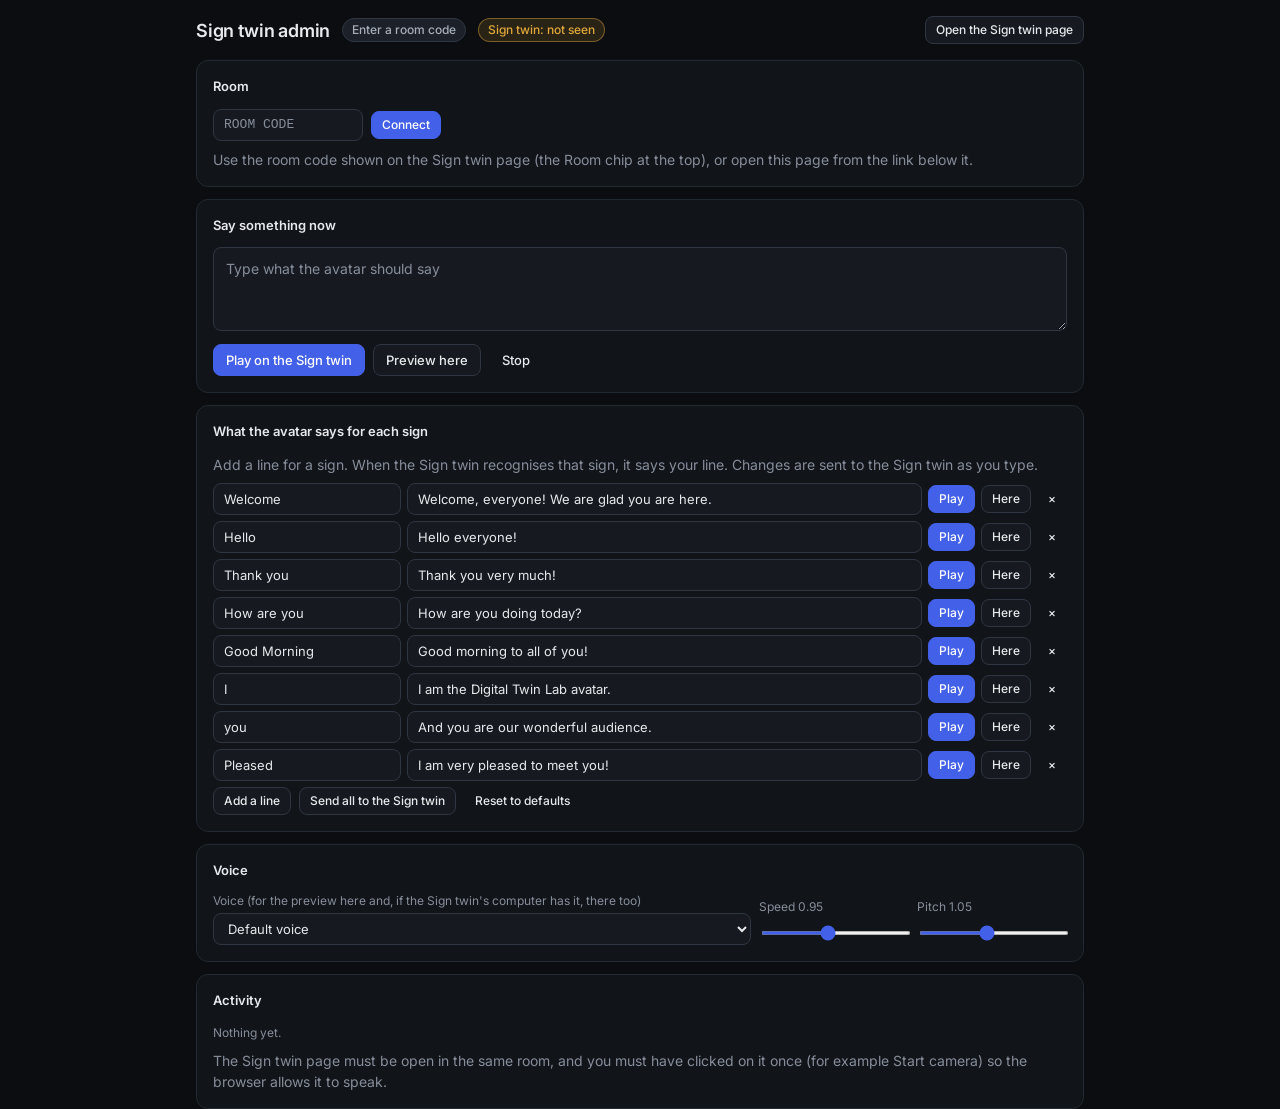
==== admin.html @ a31f8bce "Sign twin admin app: type what the avatar says and play it on the Sign twin page Co-Authored-By: Cla" ====
<!doctype html>
<html lang="en">
<head>
<meta charset="utf-8">
<meta name="viewport" content="width=device-width, initial-scale=1">
<meta name="theme-color" content="#0b0d11">
<meta name="robots" content="noindex">
<title>Sign twin admin · Digital Twin Lab</title>
<link rel="preconnect" href="https://fonts.googleapis.com">
<link rel="preconnect" href="https://fonts.gstatic.com" crossorigin>
<link href="https://fonts.googleapis.com/css2?family=Inter:wght@400;500;600;700&display=swap" rel="stylesheet">
<link rel="stylesheet" href="css/design.css">
<style>
  body { padding: var(--s4) var(--s4) var(--s6); max-width: 920px; margin: 0 auto; }
  .top { display: flex; align-items: center; gap: var(--s3); flex-wrap: wrap; margin-bottom: var(--s4); }
  .top h1 { font-size: var(--fs-lg, 20px); }
  .top .grow { flex: 1; }
  .stack { display: flex; flex-direction: column; gap: var(--s3); }
  .row { display: flex; gap: 8px; align-items: center; flex-wrap: wrap; }
  .row .input { min-width: 0; }
  textarea.input { width: 100%; min-height: 84px; resize: vertical; font: inherit; padding: 10px 12px; height: auto; }
  .lines .ln { display: grid; grid-template-columns: minmax(110px, 22%) 1fr auto auto auto; gap: 6px; margin-bottom: 6px; align-items: center; }
  @media (max-width: 640px) { .lines .ln { grid-template-columns: 1fr 1fr; } .lines .ln .t { grid-column: 1 / -1; } }
  .lab { font-size: var(--fs-xs); color: var(--text-3); display: block; margin-bottom: 3px; }
  .ok { color: #46c068; } .warn { color: var(--warning, #e0a83a); }
  .log { font-size: var(--fs-xs); color: var(--text-3); line-height: 1.6; max-height: 130px; overflow: auto; }
  .mono { font-family: ui-monospace, Menlo, Consolas, monospace; }
</style>
</head>
<body>
  <div class="top">
    <h1>Sign twin admin</h1>
    <span class="badge" id="link">Not connected</span>
    <span class="badge" id="twin">Sign twin: not seen</span>
    <span class="grow"></span>
    <a class="btn btn-sm" id="openTwin" href="index.html#signdemo" target="_blank" rel="noopener">Open the Sign twin page</a>
  </div>

  <div class="stack">
    <div class="card">
      <div class="card-head"><span class="card-title">Room</span></div>
      <div class="row">
        <input class="input mono" id="room" maxlength="12" placeholder="Room code" aria-label="Room code" style="width:150px;text-transform:uppercase">
        <button class="btn btn-primary btn-sm" id="join">Connect</button>
        <span class="subtle">Use the room code shown on the Sign twin page (the Room chip at the top), or open this page from the link below it.</span>
      </div>
    </div>

    <div class="card">
      <div class="card-head"><span class="card-title">Say something now</span></div>
      <textarea class="input" id="free" maxlength="500" placeholder="Type what the avatar should say"></textarea>
      <div class="row" style="margin-top:8px">
        <button class="btn btn-primary" id="freeTwin">Play on the Sign twin</button>
        <button class="btn" id="freeHere">Preview here</button>
        <button class="btn btn-ghost" id="stop">Stop</button>
        <span class="subtle" id="freeMsg"></span>
      </div>
    </div>

    <div class="card">
      <div class="card-head"><span class="card-title">What the avatar says for each sign</span><span class="card-meta" id="sync"></span></div>
      <p class="subtle" style="margin-bottom:8px">Add a line for a sign. When the Sign twin recognises that sign, it says your line. Changes are sent to the Sign twin as you type.</p>
      <div class="lines" id="lines"></div>
      <div class="row" style="margin-top:6px">
        <button class="btn btn-sm" id="add">Add a line</button>
        <button class="btn btn-sm" id="push">Send all to the Sign twin</button>
        <button class="btn btn-sm btn-ghost" id="reset">Reset to defaults</button>
      </div>
      <datalist id="signs"></datalist>
    </div>

    <div class="card">
      <div class="card-head"><span class="card-title">Voice</span></div>
      <div class="row">
        <div style="flex:1;min-width:200px"><span class="lab">Voice (for the preview here and, if the Sign twin's computer has it, there too)</span><select class="input" id="voice" style="width:100%"></select></div>
        <div style="width:150px"><span class="lab">Speed <span id="rateV"></span></span><input type="range" id="rate" min="0.6" max="1.4" step="0.05" value="0.95" style="width:100%"></div>
        <div style="width:150px"><span class="lab">Pitch <span id="pitchV"></span></span><input type="range" id="pitch" min="0.6" max="1.6" step="0.05" value="1.05" style="width:100%"></div>
      </div>
    </div>

    <div class="card">
      <div class="card-head"><span class="card-title">Activity</span></div>
      <div class="log" id="log">Nothing yet.</div>
      <p class="subtle" style="margin-top:8px">The Sign twin page must be open in the same room, and you must have clicked on it once (for example Start camera) so the browser allows it to speak.</p>
    </div>
  </div>

<script type="module" src="js/admin.js"></script>
</body>
</html>
---- css/design.css ----
/* design.css - Digital Twin Lab design system.
   One set of tokens and components shared by the twin page and the phone page. */

/* ------------------------------------------------------------- tokens */
:root {
  color-scheme: dark;
  --font: "Inter", system-ui, -apple-system, "Segoe UI", Roboto, sans-serif;
  --mono: ui-monospace, "SFMono-Regular", "Cascadia Mono", Consolas, monospace;

  /* neutral surfaces, darkest to lightest */
  --bg: #0b0d11;
  --surface: #111419;
  --surface-2: #161a20;
  --surface-3: #1c2129;
  --surface-hover: #222832;
  --border: #232932;
  --border-strong: #2f3641;

  /* text */
  --text: #e7e9ec;
  --text-2: #a7aeb8;
  --text-3: #868e9a;

  /* accent + status */
  --accent: #7b96ff;
  --accent-solid: #4361e8;
  --accent-solid-hover: #4a68ee;
  --accent-weak: rgba(123,150,255,.13);
  --accent-border: rgba(123,150,255,.45);
  --success: #46c068;  --success-weak: rgba(70,192,104,.13);  --success-border: rgba(70,192,104,.4);
  --warning: #e0a83a;  --warning-weak: rgba(224,168,58,.14);  --warning-border: rgba(224,168,58,.45);
  --danger:  #f2665e;  --danger-weak:  rgba(242,102,94,.13);  --danger-border:  rgba(242,102,94,.45);

  /* shape, depth, spacing, type */
  --radius-sm: 6px; --radius: 8px; --radius-lg: 12px; --radius-pill: 999px;
  --shadow-sm: 0 1px 2px rgba(0,0,0,.4);
  --shadow: 0 10px 30px rgba(0,0,0,.45), 0 1px 2px rgba(0,0,0,.4);
  --s1: 4px; --s2: 8px; --s3: 12px; --s4: 16px; --s5: 20px; --s6: 24px; --s8: 32px;
  --fs-xs: 12px; --fs-sm: 13px; --fs: 14px; --fs-md: 15px; --fs-lg: 18px; --fs-xl: 22px;
  --ease: cubic-bezier(.2,.8,.2,1);
  --control-h: 32px;
}

/* --------------------------------------------------------------- base */
*, *::before, *::after { box-sizing: border-box; }
html, body { height: 100%; }
body {
  margin: 0; background: var(--bg); color: var(--text);
  font: 400 var(--fs)/1.5 var(--font);
  -webkit-font-smoothing: antialiased; text-rendering: optimizeLegibility;
}
h1, h2, h3 { margin: 0; font-weight: 600; letter-spacing: -0.01em; }
p { margin: 0; }
a { color: var(--accent); text-decoration: none; }
a:hover { text-decoration: underline; }
.icon { flex: none; display: inline-block; vertical-align: middle; }
.muted { color: var(--text-2); }
.subtle { color: var(--text-3); }
.mono { font-family: var(--mono); }
.num { font-variant-numeric: tabular-nums; }
:focus-visible { outline: 2px solid var(--accent); outline-offset: 2px; border-radius: var(--radius-sm); }
::selection { background: var(--accent-weak); }
* { scrollbar-width: thin; scrollbar-color: var(--border-strong) transparent; }

/* ------------------------------------------------------------ buttons */
.btn {
  display: inline-flex; align-items: center; justify-content: center; gap: 6px;
  height: var(--control-h); padding: 0 12px; border-radius: var(--radius);
  border: 1px solid var(--border-strong); background: var(--surface-2); color: var(--text);
  font: 500 var(--fs-sm)/1 var(--font); white-space: nowrap; cursor: pointer; user-select: none;
  transition: background .15s var(--ease), border-color .15s var(--ease), color .15s var(--ease), transform .08s;
}
.btn:hover:not(:disabled) { background: var(--surface-hover); }
.btn:active:not(:disabled) { transform: translateY(1px); }
.btn:disabled { opacity: .45; cursor: not-allowed; }
.btn .icon { color: var(--text-2); transition: color .15s; }
.btn:hover:not(:disabled) .icon { color: var(--text); }
.btn-primary { background: var(--accent-solid); border-color: var(--accent-solid); color: #fff; }
.btn-primary .icon, .btn-primary:hover:not(:disabled) .icon { color: #fff; }
.btn-primary:hover:not(:disabled) { background: var(--accent-solid-hover); border-color: var(--accent-solid-hover); }
.btn-ghost { background: transparent; border-color: transparent; }
.btn-ghost:hover:not(:disabled) { background: var(--surface-3); }
.btn-icon { width: var(--control-h); padding: 0; }
.btn-sm { height: 28px; padding: 0 10px; font-size: var(--fs-xs); }
.btn-lg { height: 44px; padding: 0 16px; font-size: var(--fs); border-radius: 10px; }
.btn-block { width: 100%; }
.btn.active { background: var(--accent-weak); border-color: var(--accent-border); color: var(--accent); }
.btn.active .icon { color: var(--accent); }
.btn.is-recording { background: var(--danger-weak); border-color: var(--danger-border); color: var(--danger); }
.btn.is-recording .icon { color: var(--danger); }

/* segmented control */
.seg { display: inline-flex; padding: 2px; gap: 2px; background: var(--surface); border: 1px solid var(--border-strong); border-radius: var(--radius); }
.seg > button {
  display: inline-flex; align-items: center; gap: 6px; height: 26px; padding: 0 10px; border: 0; border-radius: var(--radius-sm);
  background: transparent; color: var(--text-2); font: 500 var(--fs-xs)/1 var(--font); cursor: pointer;
  transition: background .15s, color .15s;
}
.seg > button:hover { color: var(--text); background: var(--surface-3); }
.seg > button.sel { background: var(--surface-3); color: var(--text); box-shadow: var(--shadow-sm); }

/* -------------------------------------------------------------- forms */
.select, .input {
  height: var(--control-h); padding: 0 10px; border-radius: var(--radius); border: 1px solid var(--border-strong);
  background: var(--surface-2); color: var(--text); font: 400 var(--fs-sm)/1 var(--font);
}
.select { padding-right: 28px; appearance: none; cursor: pointer;
  background-image: url("data:image/svg+xml,%3Csvg xmlns='http://www.w3.org/2000/svg' width='12' height='12' viewBox='0 0 24 24' fill='none' stroke='%23a7aeb8' stroke-width='2' stroke-linecap='round' stroke-linejoin='round'%3E%3Cpath d='m6 9 6 6 6-6'/%3E%3C/svg%3E");
  background-repeat: no-repeat; background-position: right 9px center; }
.input::placeholder { color: var(--text-3); }
.select:hover, .input:hover { border-color: #3a424e; }
input[type=range] { accent-color: var(--accent-solid); height: 4px; cursor: pointer; }
input[type=checkbox] { accent-color: var(--accent-solid); width: 15px; height: 15px; margin: 0; cursor: pointer; }
.field { display: flex; align-items: center; justify-content: space-between; gap: var(--s3); min-height: 36px; }
.field + .field { border-top: 1px solid var(--border); }
.field-label { font-size: var(--fs-sm); color: var(--text); }
.field-hint { font-size: var(--fs-xs); color: var(--text-3); }
.check { display: inline-flex; align-items: center; gap: 8px; font-size: var(--fs-sm); color: var(--text); cursor: pointer; }

/* -------------------------------------------------------------- cards */
.card { background: var(--surface); border: 1px solid var(--border); border-radius: var(--radius-lg); padding: var(--s4); }
.card-head { display: flex; align-items: center; gap: var(--s2); margin-bottom: var(--s3); }
.card-head .icon { color: var(--text-3); }
.card-title { font-size: var(--fs-sm); font-weight: 600; color: var(--text); }
.card-meta { margin-left: auto; font-size: var(--fs-xs); color: var(--text-3); }
.card-desc { font-size: var(--fs-xs); color: var(--text-3); margin-top: var(--s2); line-height: 1.5; }
.card details > summary { list-style: none; cursor: pointer; display: flex; align-items: center; gap: var(--s2);
  font-size: var(--fs-sm); font-weight: 600; }
.card details > summary::-webkit-details-marker { display: none; }
.card details > summary .icon { color: var(--text-3); }
.card details > summary::after { content: ""; margin-left: auto; width: 7px; height: 7px; border-right: 1.5px solid var(--text-3);
  border-bottom: 1.5px solid var(--text-3); transform: rotate(-45deg); transition: transform .2s var(--ease); }
.card details[open] > summary::after { transform: rotate(45deg); }
.card details[open] > summary { margin-bottom: var(--s3); }

/* metric tiles */
.metrics { display: grid; grid-template-columns: repeat(2, minmax(0, 1fr)); gap: 1px; background: var(--border);
  border: 1px solid var(--border); border-radius: var(--radius); overflow: hidden; }
.metrics.cols-3 { grid-template-columns: repeat(3, minmax(0, 1fr)); }
.metric { background: var(--surface); padding: 10px 12px; min-width: 0; }
.metric-label { display: block; font-size: var(--fs-xs); color: var(--text-3); white-space: nowrap; overflow: hidden; text-overflow: ellipsis; }
.metric-value { display: block; font-size: var(--fs-md); font-weight: 600; font-variant-numeric: tabular-nums; margin-top: 2px; }

/* ------------------------------------------------ badges, chips, dots */
.badge { display: inline-flex; align-items: center; gap: 6px; height: 24px; padding: 0 9px; border-radius: var(--radius-pill);
  font: 500 var(--fs-xs)/1 var(--font); background: var(--surface-3); color: var(--text-2); border: 1px solid var(--border-strong); white-space: nowrap; }
.badge-success { background: var(--success-weak); color: var(--success); border-color: var(--success-border); }
.badge-warning { background: var(--warning-weak); color: var(--warning); border-color: var(--warning-border); }
.badge-danger  { background: var(--danger-weak);  color: var(--danger);  border-color: var(--danger-border); }
.badge-accent  { background: var(--accent-weak);  color: var(--accent);  border-color: var(--accent-border); }
.badge-lg { height: 30px; padding: 0 12px; font-size: var(--fs-sm); font-weight: 600; }
.chip { display: inline-flex; align-items: center; gap: 8px; height: 30px; padding: 0 10px; border-radius: var(--radius);
  background: var(--surface); border: 1px solid var(--border); font-size: var(--fs-sm); color: var(--text-2); white-space: nowrap; }
.chip b { color: var(--text); font-weight: 600; }
button.chip { cursor: pointer; font-family: var(--font); transition: background .15s, border-color .15s; }
button.chip:hover { background: var(--surface-2); border-color: var(--border-strong); }
.dot { width: 8px; height: 8px; border-radius: 50%; background: var(--text-3); flex: none; }
.dot.on, .dot-success { background: var(--success); box-shadow: 0 0 0 3px var(--success-weak); }
.dot-warning { background: var(--warning); box-shadow: 0 0 0 3px var(--warning-weak); }
.dot-danger { background: var(--danger); box-shadow: 0 0 0 3px var(--danger-weak); }

/* ------------------------------------------------------ lists, empty */
.list { list-style: none; margin: 0; padding: 0; }
.list-scroll { max-height: 220px; overflow: auto; margin-right: -6px; padding-right: 6px; }
.log-item { display: grid; grid-template-columns: 62px 8px 1fr; gap: 10px; align-items: center; padding: 6px 0; font-size: var(--fs-xs); border-bottom: 1px solid var(--border); }
.log-item:last-child { border-bottom: 0; }
.log-item time { color: var(--text-3); font-family: var(--mono); font-size: 11px; }
.log-item .dot { width: 6px; height: 6px; box-shadow: none; }
.log-item span:last-child { color: var(--text-2); }
.log-item.ok .dot { background: var(--success); }
.log-item.warn .dot { background: var(--danger); }
.log-item.action .dot { background: var(--warning); }
.log-item.source .dot, .log-item.gesture .dot { background: var(--accent); }
.empty { display: flex; flex-direction: column; align-items: center; text-align: center; gap: 6px; padding: var(--s5) var(--s3); color: var(--text-3); }
.empty .icon { color: var(--text-3); margin-bottom: 2px; }
.empty-title { font-size: var(--fs-sm); color: var(--text-2); font-weight: 500; }
.empty-desc { font-size: var(--fs-xs); max-width: 260px; line-height: 1.5; }

/* definition list (explainers) */
.dl { display: grid; gap: 10px; margin: 0; }
.dl dt { font-size: var(--fs-xs); font-weight: 600; color: var(--text); }
.dl dd { margin: 2px 0 0; font-size: var(--fs-xs); color: var(--text-2); line-height: 1.5; }

/* ------------------------------------------------------------- modal */
.modal-backdrop { position: fixed; inset: 0; z-index: 60; display: flex; align-items: center; justify-content: center; padding: var(--s4);
  background: rgba(5,6,8,.66); backdrop-filter: blur(3px); transition: opacity .2s var(--ease); }
.modal-backdrop.hidden { opacity: 0; pointer-events: none; }
.modal { width: min(460px, 100%); background: var(--surface); border: 1px solid var(--border-strong); border-radius: 14px;
  box-shadow: var(--shadow); transition: transform .2s var(--ease); }
.modal-backdrop.hidden .modal { transform: translateY(8px) scale(.98); }
.modal-head { display: flex; align-items: flex-start; gap: var(--s3); padding: var(--s5) var(--s5) 0; }
.modal-head h2 { font-size: var(--fs-lg); }
.modal-head p { font-size: var(--fs-sm); color: var(--text-2); margin-top: 4px; }
.modal-body { padding: var(--s5); }
.modal-foot { display: flex; gap: var(--s2); justify-content: flex-end; padding: var(--s3) var(--s5); border-top: 1px solid var(--border); }

/* ------------------------------------------------------------ toasts */
#toasts { position: fixed; right: var(--s5); bottom: var(--s5); z-index: 80; display: flex; flex-direction: column; gap: var(--s2); pointer-events: none; }
.toast { display: flex; align-items: center; gap: 10px; min-width: 240px; max-width: 360px; padding: 10px 14px; border-radius: var(--radius);
  background: var(--surface-3); border: 1px solid var(--border-strong); box-shadow: var(--shadow); font-size: var(--fs-sm);
  opacity: 0; transform: translateY(8px); transition: opacity .2s var(--ease), transform .2s var(--ease); }
.toast.show { opacity: 1; transform: none; }
.toast-success .icon { color: var(--success); }
.toast-warning .icon { color: var(--warning); }
.toast-danger .icon { color: var(--danger); }
.toast-info .icon { color: var(--accent); }

/* ----------------------------------------------------------- tooltips */
[data-tip] { position: relative; }
[data-tip]::after {
  content: attr(data-tip); position: absolute; left: 50%; top: calc(100% + 6px); transform: translate(-50%, -2px);
  padding: 5px 8px; border-radius: var(--radius-sm); background: #000; color: #f2f3f5; border: 1px solid var(--border-strong);
  font: 500 var(--fs-xs)/1.3 var(--font); white-space: nowrap; pointer-events: none; opacity: 0; z-index: 90;
  transition: opacity .12s, transform .12s; }
[data-tip]:hover::after, [data-tip]:focus-visible::after { opacity: 1; transform: translate(-50%, 0); transition-delay: .35s; }
[data-tip-pos="right"]::after { left: calc(100% + 8px); top: 50%; transform: translate(-2px, -50%); }
[data-tip-pos="right"]:hover::after { transform: translate(0, -50%); }

@media (prefers-reduced-motion: reduce) {
  *, *::before, *::after { transition-duration: 0s !important; animation-duration: 0s !important; }
}
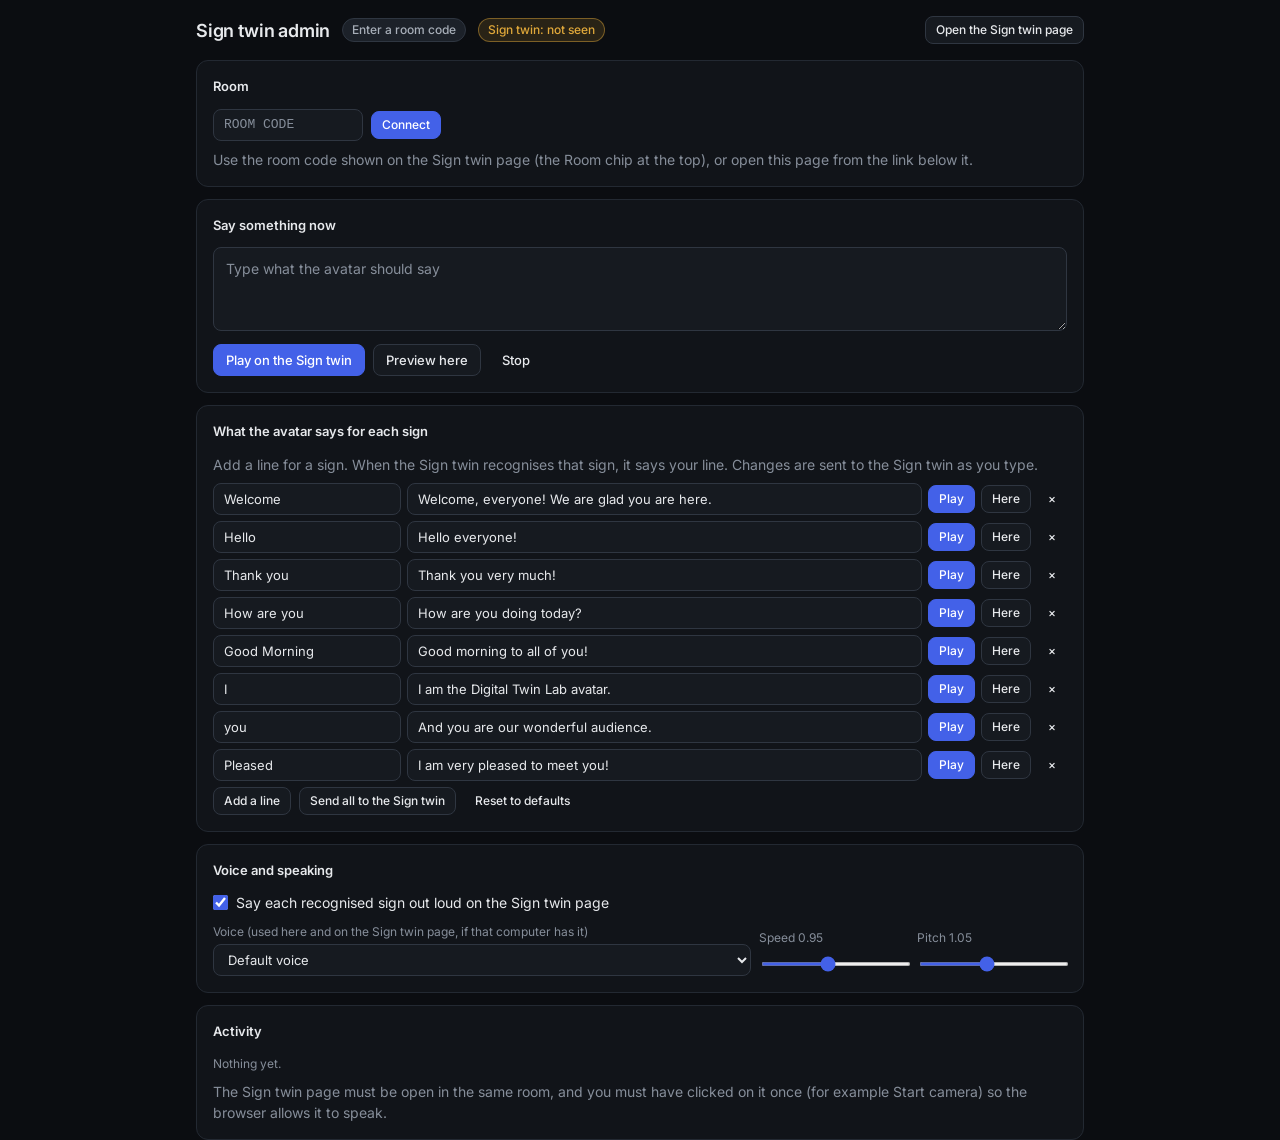
==== commit 6e75bebd: "Sign twin: move the voice and lines panels to the admin app; admin sets voice, speed, pitch and spea" ====
--- a/admin.html
+++ b/admin.html
@@ -70,9 +70,10 @@
     </div>
 
     <div class="card">
-      <div class="card-head"><span class="card-title">Voice</span></div>
+      <div class="card-head"><span class="card-title">Voice and speaking</span><span class="card-meta" id="voiceSync"></span></div>
+      <label class="row" style="margin-bottom:10px;gap:8px"><input type="checkbox" id="auto" checked> <span>Say each recognised sign out loud on the Sign twin page</span></label>
       <div class="row">
-        <div style="flex:1;min-width:200px"><span class="lab">Voice (for the preview here and, if the Sign twin's computer has it, there too)</span><select class="input" id="voice" style="width:100%"></select></div>
+        <div style="flex:1;min-width:200px"><span class="lab">Voice (used here and on the Sign twin page, if that computer has it)</span><select class="input" id="voice" style="width:100%"></select></div>
         <div style="width:150px"><span class="lab">Speed <span id="rateV"></span></span><input type="range" id="rate" min="0.6" max="1.4" step="0.05" value="0.95" style="width:100%"></div>
         <div style="width:150px"><span class="lab">Pitch <span id="pitchV"></span></span><input type="range" id="pitch" min="0.6" max="1.6" step="0.05" value="1.05" style="width:100%"></div>
       </div>
